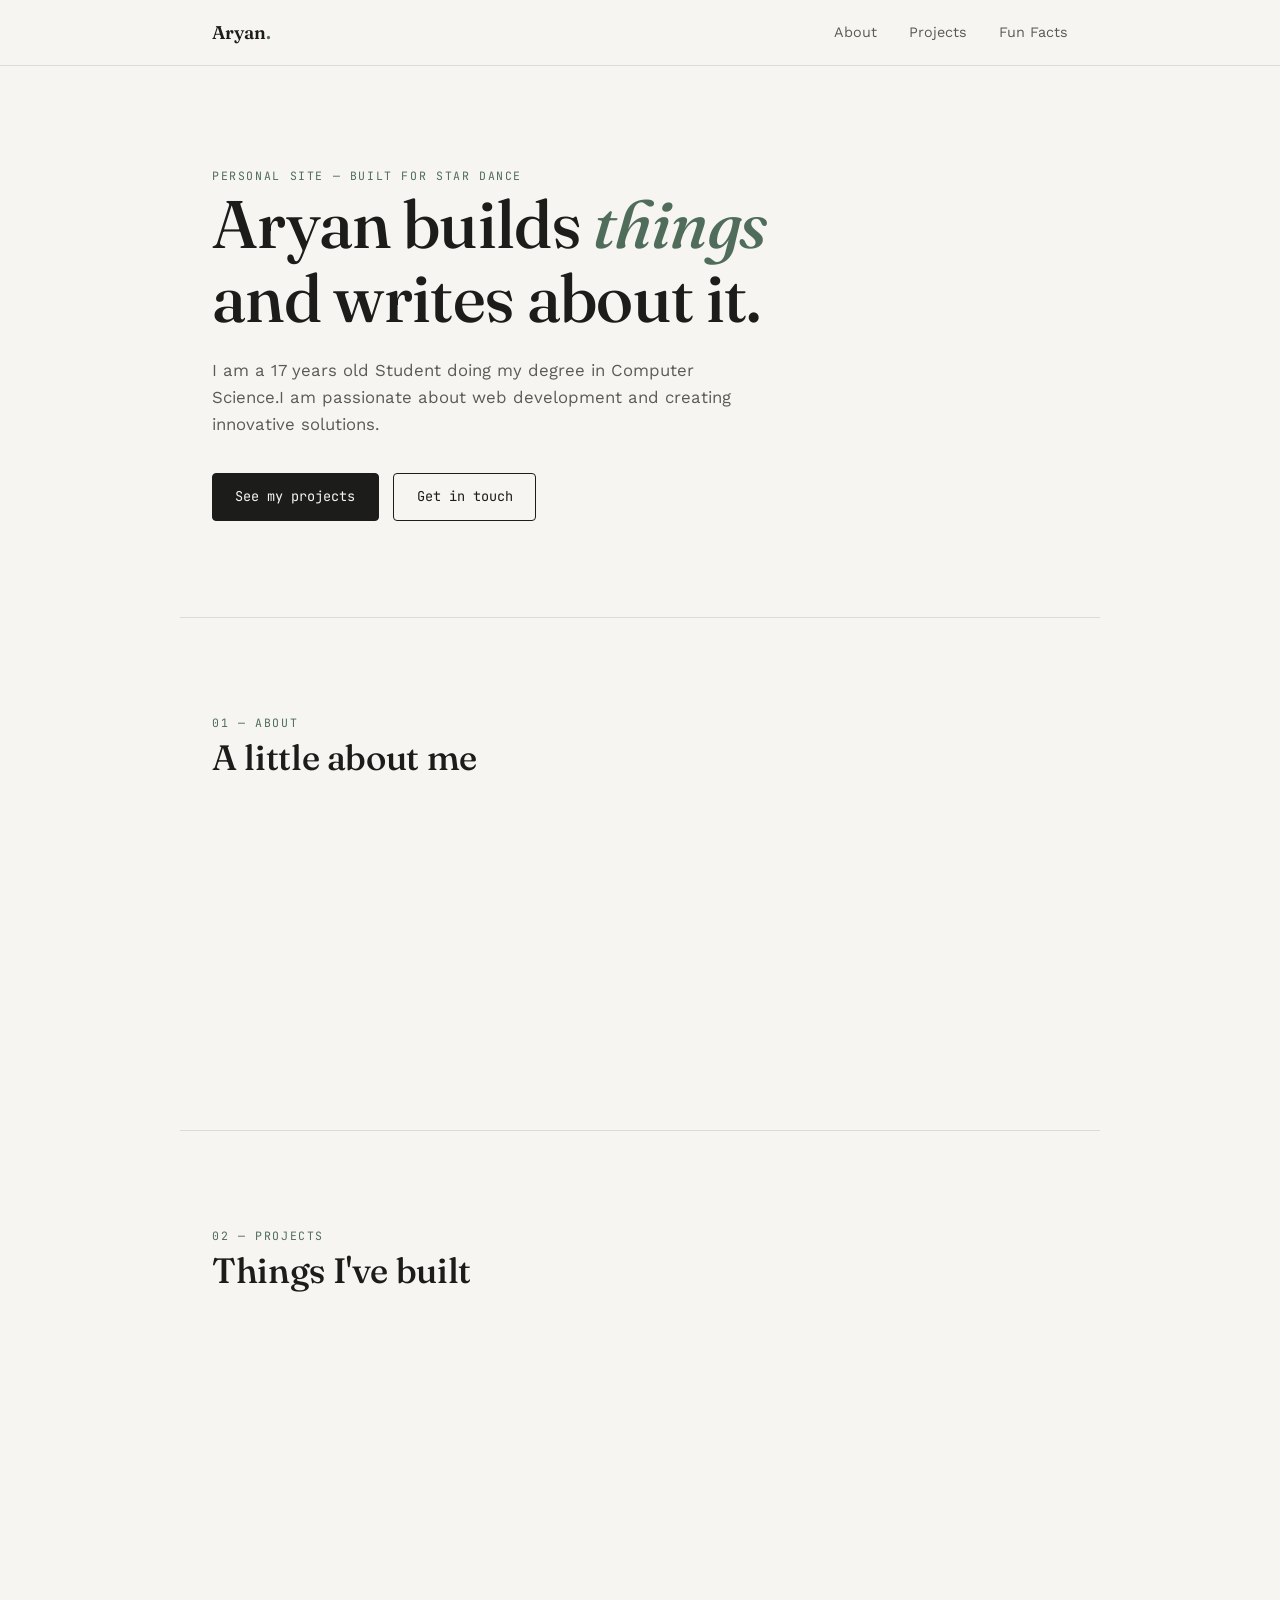
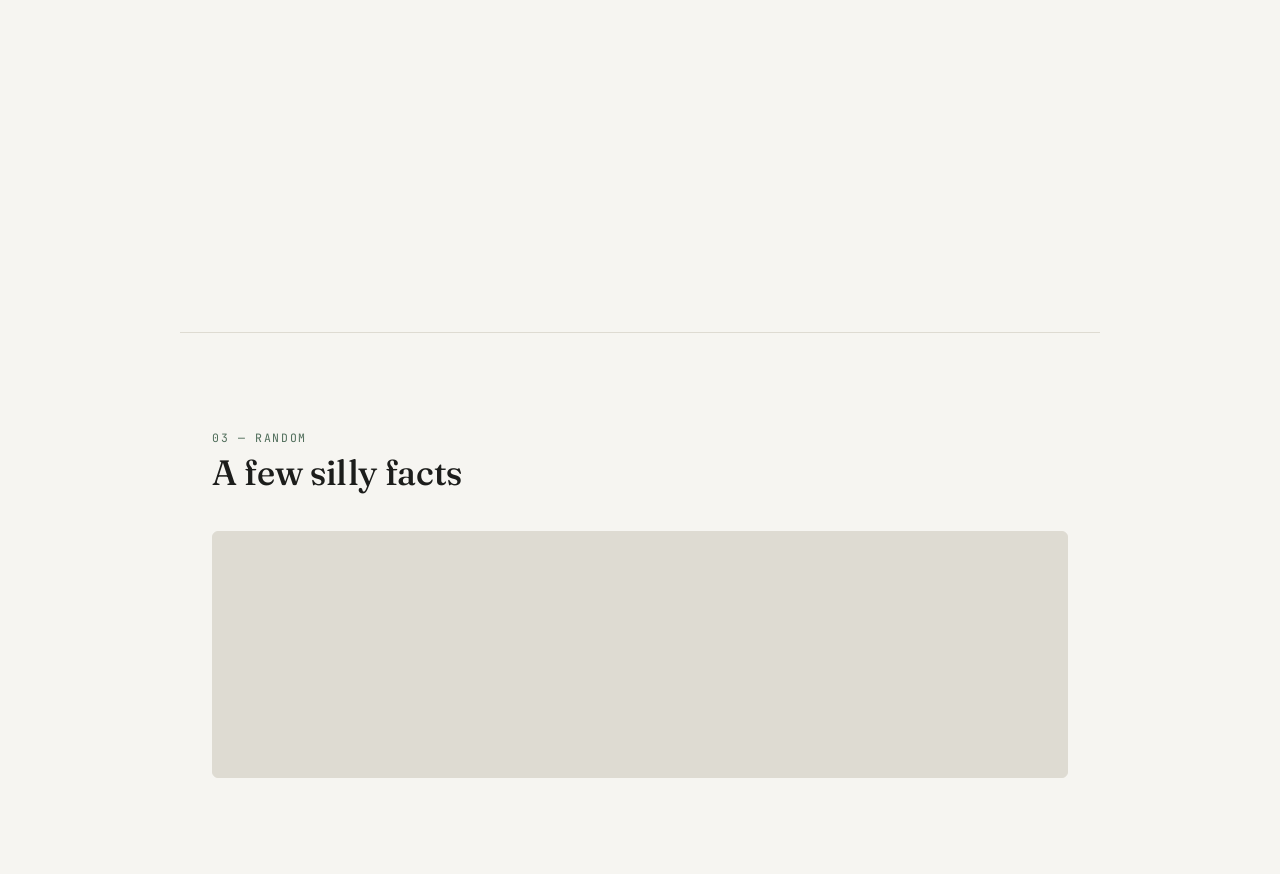
==== index.html @ 9f36998b "A personal website made using html and css only" ====
<!DOCTYPE html>
<html lang="en">
<head>
<meta charset="UTF-8">
<meta name="viewport" content="width=device-width, initial-scale=1.0">
<title>Aryan — Personal Site</title>
<link rel="preconnect" href="https://fonts.googleapis.com">
<link rel="preconnect" href="https://fonts.gstatic.com" crossorigin>
<link href="https://fonts.googleapis.com/css2?family=Fraunces:opsz,wght@9..144,400;9..144,500;9..144,600&family=Work+Sans:wght@400;500;600&family=JetBrains+Mono:wght@400;500&display=swap" rel="stylesheet">
<link rel="stylesheet" href="styles.css">
</head>
<body>

<header>
  <nav class="wrap">
    <div class="logo">Aryan<span>.</span></div>
    <button class="menu-btn" id="menuBtn" aria-label="Toggle menu">menu</button>
    <div class="nav-links" id="navLinks">
      <a href="#about">About</a>
      <a href="#projects">Projects</a>
      <a href="#facts">Fun Facts</a>
    </div>
  </nav>
</header>

<!-- ============ HERO ============ -->
<section class="hero wrap">
  <span class="eyebrow">Personal site — built for Star dance</span>
  <h1>Aryan builds <em>things</em> and writes about it.</h1>
  <p class="lede">I am a 17 years old Student doing my degree in Computer Science.I am passionate about web development and creating innovative solutions.</p>


  <div class="hero-actions">
    <a href="#projects" class="btn primary">See my projects</a>
    <a href="#contact" class="btn ghost">Get in touch</a>
  </div>
</section>

<!-- ============ ABOUT ============ -->
<section id="about" class="wrap">
  <div class="section-head">
    <div>
      <span class="eyebrow">01 — About</span>
      <h2>A little about me</h2>
    </div>
  </div>

    <div class="about-text reveal">
      <p>Hi! I am Aryan,a 17-years old dreamer and creator, I am from India, And I love building things which solves issues real issues and I love creating cool stuffs which feels amazing when someone uses it.</p>
      <p>Currently, I'm working on improving my web development skills and learning new technologies. I want to build and work more and more on projects which will help me grow as a developer.</p>
      <p>My Interests </p>
      <div class="tag-row">
        <span class="tag">HTML</span>
        <span class="tag">CSS</span>
        <span class="tag">JavaScript</span>
        <span class="tag">Python</span>
      </div>
    </div>
  </div>
</section>

<!-- ============ PROJECTS ============ -->
<section id="projects" class="wrap">
  <div class="section-head">
    <div>
      <span class="eyebrow">02 — Projects</span>
      <h2>Things I've built</h2>
    </div>
  </div>

  <div class="project-list">
    <div class="project reveal">
      <span class="project-year">2026</span>
      <div>
        <div class="project-name">Student Management System</div>
        <div class="project-desc">A modular Student Management System built with Python and MySQL that helps manage student records, attendance, academic performance, and fee payments through an interactive command-line interface.</div>
      </div>
      <a href="https://github.com/Aryan-prog18/student-management-system.git" class="project-link">view →</a>
    </div>
    <div class="project reveal">
      <span class="project-year">2026</span>
      <div>
        <div class="project-name">DevMind</div>
        <div class="project-desc">DevMind helps developers understand unfamiliar codebases instantly. Simply paste a public GitHub repository URL, analyze the project, and ask natural language questions about the codebase.</div>
      </div>
      <a href="https://github.com/Aryan-prog18/DevMind.git" class="project-link">view →</a>
    </div>
    <div class="project reveal">
      <span class="project-year">2026</span>
      <div>
        <div class="project-name">Python Learning Journey</div>
        <div class="project-desc">This repository contains the programs, exercises, and mini-projects I am building while learning Python.</div>
      </div>
      <a href="https://github.com/Aryan-prog18/python--practice.git" class="project-link">view →</a>
    </div>
  </div>
</section>

<!-- ============ FUN FACTS ============ -->
<section id="facts" class="wrap">
  <div class="section-head">
    <div>
      <span class="eyebrow">03 — Random</span>
      <h2>A few silly facts</h2>
    </div>
  </div>

  <div class="facts-grid">
    <div class="fact reveal">
      <span class="glyph">01</span>
      <p>I once spent 3 hours trying to debug a piece of code that was actually just a missing semicolon.</p>
    </div>
    <div class="fact reveal">
      <span class="glyph">02</span>
      <p>I love to play valorant with few of my friends and fun fact is I made those friends in game.</p>
    </div>
    <div class="fact reveal">
      <span class="glyph">03</span>
      <p>I talk and suggest ideas while coding to myself and when I get stuck or do something wrong, I act as a manager and taunt myself about the silly mistakes I made.</p>
    </div>
  </div>
</section>




</body>
</html>
---- styles.css ----
/* ============================================
     TOKENS
     ============================================ */
  :root{
    --paper:      #F6F5F1;
    --paper-dim:  #EFEDE7;
    --ink:        #1C1D1B;
    --ink-soft:   #5B5B56;
    --sage:       #4F6D5A;
    --sage-dim:   #E4EAE4;
    --gold:       #B8935A;
    --line:       #DEDBD2;

    --display: 'Fraunces', serif;
    --body:    'Work Sans', sans-serif;
    --mono:    'JetBrains Mono', monospace;

    --max: 920px;
    --gap: clamp(1.5rem, 4vw, 3rem);
  }

  *{ box-sizing:border-box; margin:0; padding:0; }

  html{ scroll-behavior:smooth; }

  body{
    background:var(--paper);
    color:var(--ink);
    font-family:var(--body);
    font-size:16px;
    line-height:1.6;
    -webkit-font-smoothing:antialiased;
  }

  ::selection{ background:var(--sage); color:var(--paper); }

  a{ color:inherit; text-decoration:none; }

  img{ max-width:100%; display:block; }

  .wrap{
    max-width:var(--max);
    margin:0 auto;
    padding-inline: clamp(1.25rem, 5vw, 2rem);
  }

  .eyebrow{
    font-family:var(--mono);
    font-size:0.72rem;
    letter-spacing:0.14em;
    text-transform:uppercase;
    color:var(--sage);
  }

  h1,h2,h3{
    font-family:var(--display);
    font-weight:500;
    line-height:1.1;
    letter-spacing:-0.01em;
  }

  section{
    padding-block: clamp(3.5rem, 9vw, 6rem);
    border-bottom:1px solid var(--line);
  }
  section:last-of-type{ border-bottom:none; }

  /* ============================================
     NAV
     ============================================ */
  header{
    position:sticky;
    top:0;
    z-index:50;
    background:rgba(246,245,241,0.88);
    backdrop-filter:blur(8px);
    border-bottom:1px solid var(--line);
  }

  nav{
    display:flex;
    align-items:center;
    justify-content:space-between;
    padding-block:1.1rem;
  }

  .logo{
    font-family:var(--display);
    font-size:1.15rem;
    font-weight:600;
  }
  .logo span{ color:var(--sage); }

  .nav-links{
    display:flex;
    gap:clamp(1rem, 3vw, 2rem);
    font-size:0.9rem;
  }

  .nav-links a{
    position:relative;
    padding-block:0.2rem;
    color:var(--ink-soft);
    transition:color 0.2s ease;
  }
  .nav-links a::after{
    content:'';
    position:absolute;
    left:0; right:0; bottom:-2px;
    height:1px;
    background:var(--sage);
    transform:scaleX(0);
    transform-origin:left;
    transition:transform 0.25s ease;
  }
  .nav-links a:hover{ color:var(--ink); }
  .nav-links a:hover::after{ transform:scaleX(1); }

  .menu-btn{
    display:none;
    font-family:var(--mono);
    font-size:0.85rem;
    background:none;
    border:1px solid var(--line);
    padding:0.4rem 0.7rem;
    border-radius:4px;
    cursor:pointer;
  }

  /* ============================================
     STATUS BAR — signature element
     ============================================ */
  .status-bar{
    display:flex;
    align-items:center;
    gap:0.6rem;
    font-family:var(--mono);
    font-size:0.78rem;
    color:var(--ink-soft);
    background:var(--paper-dim);
    border:1px solid var(--line);
    border-radius:999px;
    padding:0.5rem 1rem;
    width:fit-content;
  }
  .dot{
    width:7px; height:7px;
    border-radius:50%;
    background:var(--sage);
    flex-shrink:0;
    animation:pulse 2.2s ease-in-out infinite;
  }
  @keyframes pulse{
    0%,100%{ opacity:1; }
    50%{ opacity:0.35; }
  }

  /* ============================================
     HERO
     ============================================ */
  .hero{
    padding-block: clamp(3rem, 10vw, 6rem) clamp(3.5rem, 9vw, 6rem);
  }
  .hero .eyebrow{ margin-bottom:1.1rem; }

  .hero h1{
    font-size:clamp(2.4rem, 7vw, 4.2rem);
    max-width:14ch;
  }
  .hero h1 em{
    font-style:italic;
    color:var(--sage);
  }

  .hero p.lede{
    margin-top:1.4rem;
    max-width:52ch;
    font-size:1.05rem;
    color:var(--ink-soft);
  }

  .hero-status{ margin-top:2rem; }

  .hero-actions{
    display:flex;
    gap:0.9rem;
    margin-top:2.2rem;
    flex-wrap:wrap;
  }

  .btn{
    font-family:var(--mono);
    font-size:0.85rem;
    padding:0.75rem 1.4rem;
    border-radius:4px;
    border:1px solid var(--ink);
    transition:background 0.2s ease, color 0.2s ease, transform 0.15s ease;
  }
  .btn:hover{ transform:translateY(-1px); }
  .btn.primary{
    background:var(--ink);
    color:var(--paper);
  }
  .btn.primary:hover{ background:var(--sage); border-color:var(--sage); }
  .btn.ghost:hover{ background:var(--ink); color:var(--paper); }

  /* ============================================
     SECTION HEADS
     ============================================ */
  .section-head{
    display:flex;
    align-items:baseline;
    justify-content:space-between;
    gap:1rem;
    margin-bottom:2.4rem;
    flex-wrap:wrap;
  }
  .section-head h2{ font-size:clamp(1.6rem, 4vw, 2.2rem); }
  .section-head .eyebrow{ margin-bottom:0.4rem; display:block; }

  /* ============================================
     ABOUT
     ============================================ */
  .about-grid{
    display:grid;
    grid-template-columns: 1.1fr 1.4fr;
    gap:var(--gap);
    align-items:start;
  }
  .about-photo{
    aspect-ratio: 4/5;
    background:var(--paper-dim);
    border:1px solid var(--line);
    border-radius:6px;
    display:flex;
    align-items:center;
    justify-content:center;
    font-family:var(--mono);
    font-size:0.8rem;
    color:var(--ink-soft);
    text-align:center;
    padding:1rem;
  }
  .about-text p{ margin-bottom:1rem; color:var(--ink-soft); }
  .about-text p:first-child{ color:var(--ink); font-size:1.08rem; }

  .tag-row{
    display:flex;
    flex-wrap:wrap;
    gap:0.5rem;
    margin-top:1.4rem;
  }
  .tag{
    font-family:var(--mono);
    font-size:0.72rem;
    padding:0.35rem 0.7rem;
    border:1px solid var(--line);
    border-radius:999px;
    color:var(--ink-soft);
  }

  /* ============================================
     PROJECTS
     ============================================ */
  .project-list{
    display:flex;
    flex-direction:column;
  }
  .project{
    display:grid;
    grid-template-columns: 90px 1fr auto;
    gap:1.5rem;
    align-items:center;
    padding-block:1.6rem;
    border-top:1px solid var(--line);
    transition:padding-inline 0.2s ease;
  }
  .project:last-child{ border-bottom:1px solid var(--line); }
  .project:hover{ padding-inline:0.5rem; background:var(--paper-dim); }

  .project-year{
    font-family:var(--mono);
    font-size:0.78rem;
    color:var(--sage);
  }
  .project-name{
    font-family:var(--display);
    font-size:1.3rem;
    font-weight:500;
  }
  .project-desc{
    color:var(--ink-soft);
    font-size:0.92rem;
    margin-top:0.3rem;
    max-width:48ch;
  }
  .project-link{
    font-family:var(--mono);
    font-size:0.8rem;
    color:var(--ink-soft);
    white-space:nowrap;
    border-bottom:1px solid var(--line);
  }
  .project-link:hover{ color:var(--sage); border-color:var(--sage); }

  @media (max-width:640px){
    .project{ grid-template-columns:1fr; gap:0.4rem; }
    .project-link{ justify-self:start; }
  }

  /* ============================================
     FUN FACTS
     ============================================ */
  .facts-grid{
    display:grid;
    grid-template-columns:repeat(3, 1fr);
    gap:1px;
    background:var(--line);
    border:1px solid var(--line);
    border-radius:6px;
    overflow:hidden;
  }
  .fact{
    background:var(--paper);
    padding:1.8rem 1.4rem;
    display:flex;
    flex-direction:column;
    gap:0.5rem;
  }
  .fact .glyph{
    font-family:var(--display);
    font-style:italic;
    font-size:1.6rem;
    color:var(--gold);
  }
  .fact p{ font-size:0.9rem; color:var(--ink-soft); }

  @media (max-width:700px){
    .facts-grid{ grid-template-columns:1fr; }
  }

  /* ============================================
     BLOG
     ============================================ */
  .blog-list{ display:flex; flex-direction:column; gap:1.6rem; }
  .blog-post{
    display:flex;
    justify-content:space-between;
    gap:1.5rem;
    align-items:baseline;
    padding-bottom:1.6rem;
    border-bottom:1px solid var(--line);
  }
  .blog-post:last-child{ border-bottom:none; padding-bottom:0; }
  .blog-title{
    font-family:var(--display);
    font-size:1.15rem;
  }
  .blog-meta{
    font-family:var(--mono);
    font-size:0.75rem;
    color:var(--ink-soft);
    white-space:nowrap;
  }

  /* ============================================
     CONTACT
     ============================================ */
  .contact-grid{
    display:grid;
    grid-template-columns:1fr 1fr;
    gap:var(--gap);
  }
  .field{
    display:flex;
    flex-direction:column;
    gap:0.4rem;
    margin-bottom:1.2rem;
  }
  .field label{
    font-family:var(--mono);
    font-size:0.72rem;
    text-transform:uppercase;
    letter-spacing:0.08em;
    color:var(--ink-soft);
  }
  .field input, .field textarea{
    font-family:var(--body);
    font-size:0.95rem;
    background:var(--paper-dim);
    border:1px solid var(--line);
    border-radius:4px;
    padding:0.75rem 0.9rem;
    color:var(--ink);
  }
  .field input:focus, .field textarea:focus{
    outline:2px solid var(--sage);
    outline-offset:1px;
  }
  .field textarea{ resize:vertical; min-height:110px; }

  .contact-links{ display:flex; flex-direction:column; gap:1rem; }
  .contact-links a{
    display:flex;
    justify-content:space-between;
    font-family:var(--mono);
    font-size:0.9rem;
    padding-block:0.8rem;
    border-bottom:1px solid var(--line);
    color:var(--ink-soft);
    transition:color 0.2s ease;
  }
  .contact-links a:hover{ color:var(--sage); }

  @media (max-width:700px){
    .about-grid, .contact-grid{ grid-template-columns:1fr; }
  }

  footer{
    padding-block:2.2rem;
    text-align:center;
    font-family:var(--mono);
    font-size:0.75rem;
    color:var(--ink-soft);
  }

  /* ============================================
     MOBILE NAV
     ============================================ */
  @media (max-width:680px){
    .menu-btn{ display:block; }
    .nav-links{
      position:absolute;
      top:100%; left:0; right:0;
      flex-direction:column;
      background:var(--paper);
      border-bottom:1px solid var(--line);
      padding:1rem 1.25rem;
      gap:1rem;
      display:none;
    }
    .nav-links.open{ display:flex; }
  }

  /* reveal on scroll */
  .reveal{
    opacity:0;
    transform:translateY(14px);
    transition:opacity 0.6s ease, transform 0.6s ease;
  }
  .reveal.in{ opacity:1; transform:translateY(0); }

  @media (prefers-reduced-motion: reduce){
    *{ animation:none !important; transition:none !important; }
    .reveal{ opacity:1; transform:none; }
  }
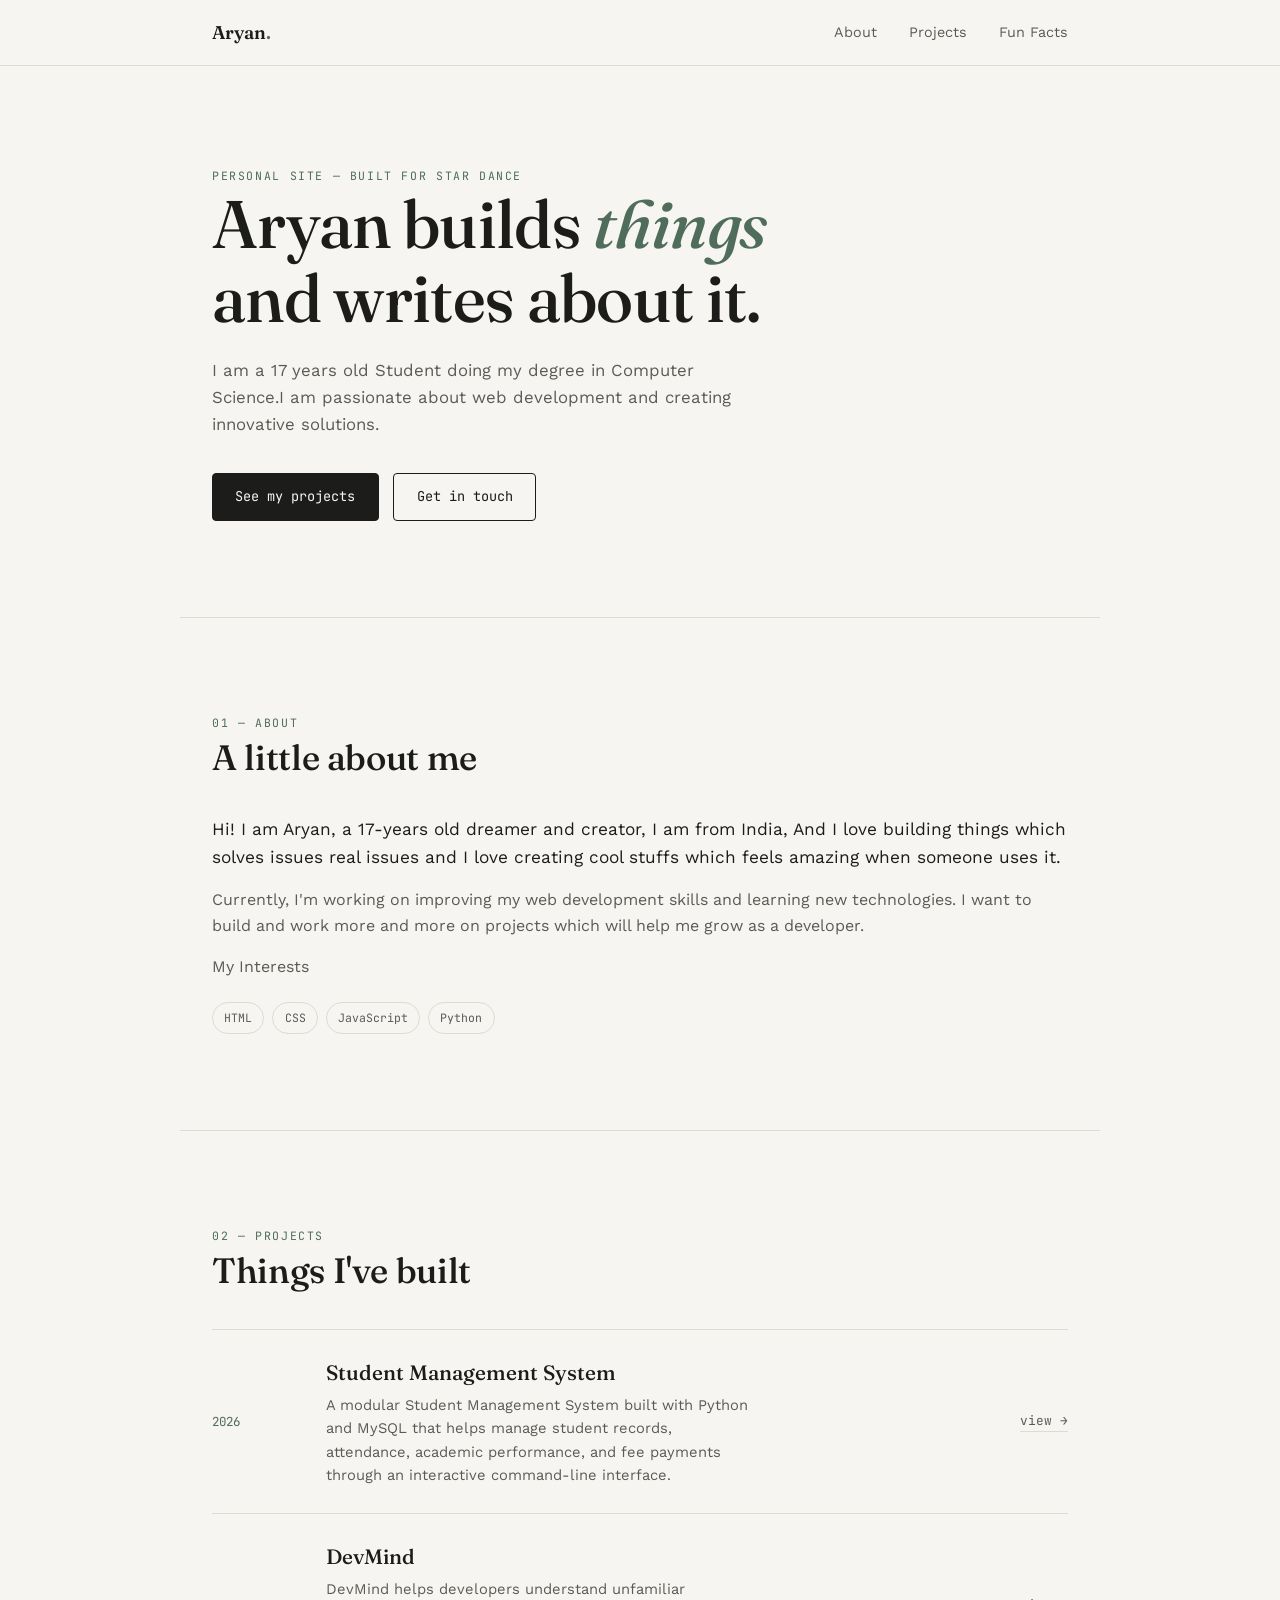
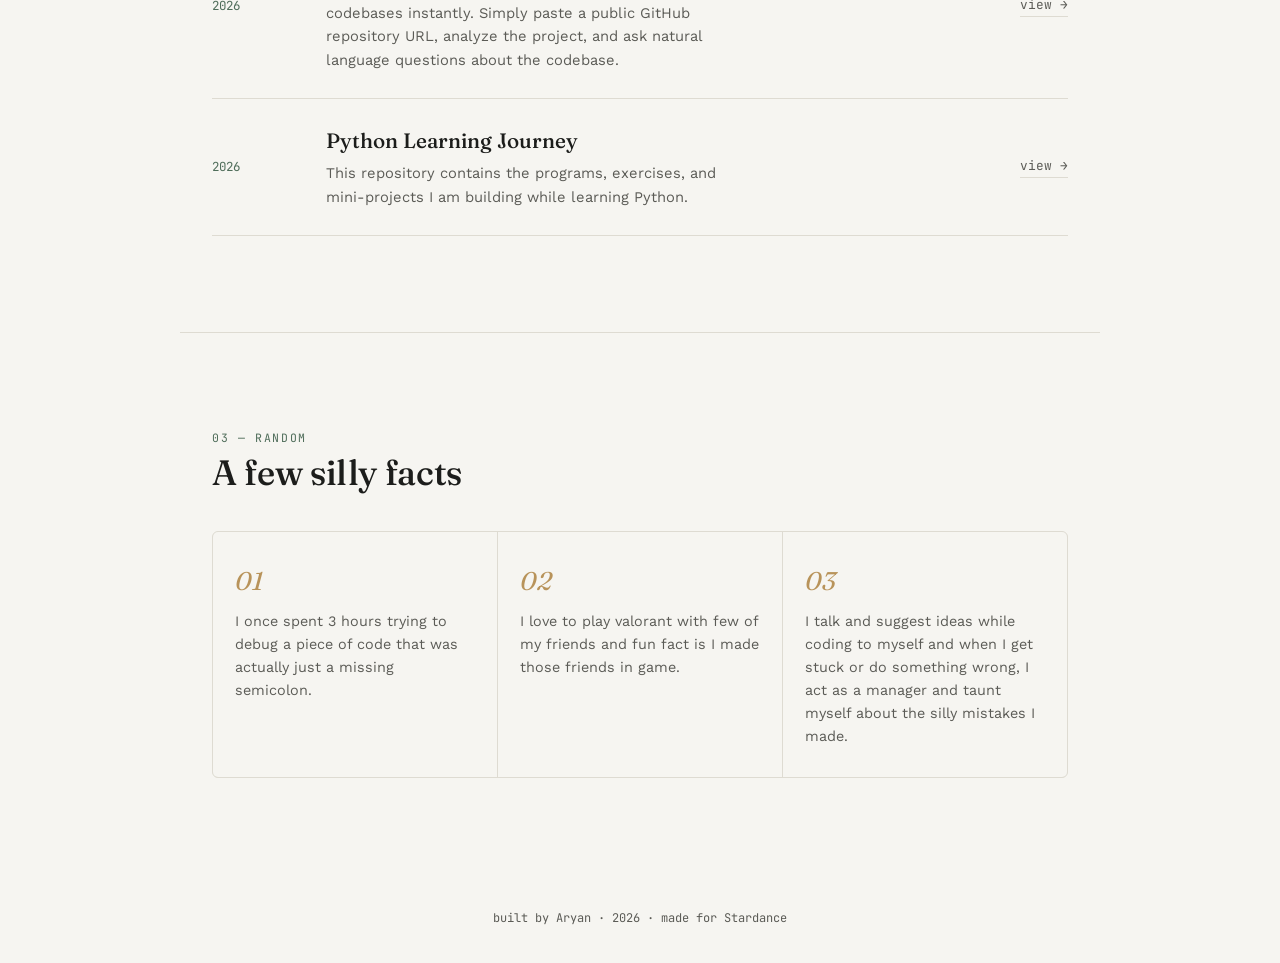
==== commit 7cd6035a: "Fixed the content disappearing issue" ====
--- a/index.html
+++ b/index.html
@@ -8,6 +8,9 @@
 <link rel="preconnect" href="https://fonts.gstatic.com" crossorigin>
 <link href="https://fonts.googleapis.com/css2?family=Fraunces:opsz,wght@9..144,400;9..144,500;9..144,600&family=Work+Sans:wght@400;500;600&family=JetBrains+Mono:wght@400;500&display=swap" rel="stylesheet">
 <link rel="stylesheet" href="styles.css">
+<noscript>
+  <style>.reveal{ opacity:1 !important; transform:none !important; }</style>
+</noscript>
 </head>
 <body>
 
@@ -29,10 +32,9 @@
   <h1>Aryan builds <em>things</em> and writes about it.</h1>
   <p class="lede">I am a 17 years old Student doing my degree in Computer Science.I am passionate about web development and creating innovative solutions.</p>
 
-
   <div class="hero-actions">
     <a href="#projects" class="btn primary">See my projects</a>
-    <a href="#contact" class="btn ghost">Get in touch</a>
+    <a href="#facts" class="btn ghost">Get in touch</a>
   </div>
 </section>
 
@@ -45,16 +47,15 @@
     </div>
   </div>
 
-    <div class="about-text reveal">
-      <p>Hi! I am Aryan,a 17-years old dreamer and creator, I am from India, And I love building things which solves issues real issues and I love creating cool stuffs which feels amazing when someone uses it.</p>
-      <p>Currently, I'm working on improving my web development skills and learning new technologies. I want to build and work more and more on projects which will help me grow as a developer.</p>
-      <p>My Interests </p>
-      <div class="tag-row">
-        <span class="tag">HTML</span>
-        <span class="tag">CSS</span>
-        <span class="tag">JavaScript</span>
-        <span class="tag">Python</span>
-      </div>
+  <div class="about-text reveal">
+    <p>Hi! I am Aryan, a 17-years old dreamer and creator, I am from India, And I love building things which solves issues real issues and I love creating cool stuffs which feels amazing when someone uses it.</p>
+    <p>Currently, I'm working on improving my web development skills and learning new technologies. I want to build and work more and more on projects which will help me grow as a developer.</p>
+    <p>My Interests</p>
+    <div class="tag-row">
+      <span class="tag">HTML</span>
+      <span class="tag">CSS</span>
+      <span class="tag">JavaScript</span>
+      <span class="tag">Python</span>
     </div>
   </div>
 </section>
@@ -121,8 +122,41 @@
   </div>
 </section>
 
+<footer>
+  built by Aryan · 2026 · made for Stardance
+</footer>
 
+<script>
+  // mobile menu toggle
+  const menuBtn = document.getElementById('menuBtn');
+  const navLinks = document.getElementById('navLinks');
+  menuBtn.addEventListener('click', () => {
+    navLinks.classList.toggle('open');
+  });
+  navLinks.querySelectorAll('a').forEach(a => {
+    a.addEventListener('click', () => navLinks.classList.remove('open'));
+  });
 
+  // scroll reveal (with fallback: if anything goes wrong, just show the content)
+  try {
+    const revealEls = document.querySelectorAll('.reveal');
+    if ('IntersectionObserver' in window) {
+      const io = new IntersectionObserver((entries) => {
+        entries.forEach(entry => {
+          if(entry.isIntersecting){
+            entry.target.classList.add('in');
+            io.unobserve(entry.target);
+          }
+        });
+      }, { threshold: 0.15 });
+      revealEls.forEach(el => io.observe(el));
+    } else {
+      revealEls.forEach(el => el.classList.add('in'));
+    }
+  } catch (err) {
+    document.querySelectorAll('.reveal').forEach(el => el.classList.add('in'));
+  }
+</script>
 
 </body>
 </html>
